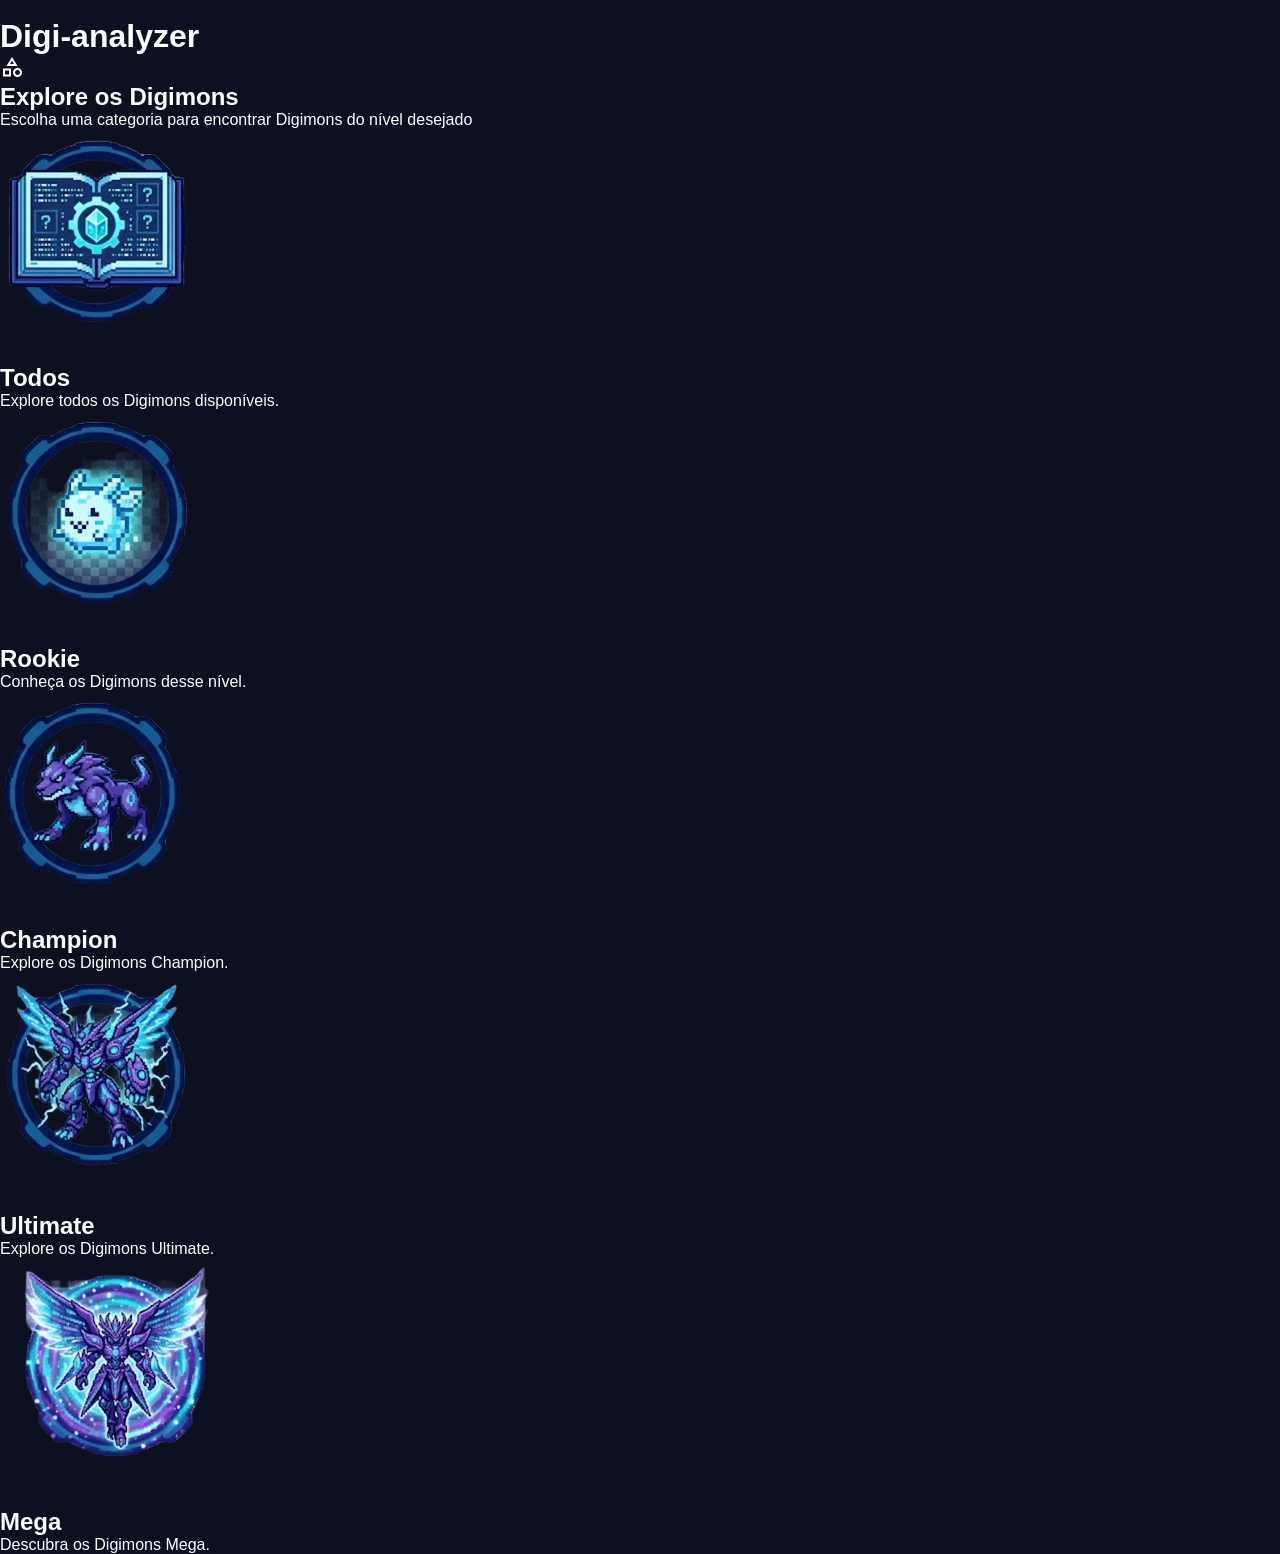
==== src/categorias.html @ fe098d4d "fazendo a busca funcionar e começando a adicionar o html de categorias" ====
<!DOCTYPE html>
<html lang="pt-BR">
<head>
    <meta charset="UTF-8">
    <meta name="viewport" content="width=device-width, initial-scale=1.0">
    <link rel="stylesheet" href="https://fonts.googleapis.com/css2?family=Material+Symbols+Outlined">
    <link rel="stylesheet" href="css/index/global.css">
    <link rel="stylesheet" href="css/categorias/categorias.css">
    <link rel="stylesheet" href="css/categorias/responsivo.css">
    <title>Categorias</title>
    <link rel="icon" type="image/png" href="assets/logo_aba_site/logo.png">
</head>
<body>
    <header class="cabecalho-categorias">
        <a href="#index.html" class="material-symbols-outlined"></a>
        <h1>Digi-analyzer</h1>
        <span class="material-symbols-outlined">category</span>
    </header>

    <main class="pagina-categorias">
        <section class="introducao-categorias">
            <h2>Explore os Digimons</h2>
            <p>Escolha uma categoria para encontrar Digimons do nível desejado</p>
        </section>

        <section class="lista-categorias">
            <a href="index.html?nivel=todos" class="card-categoria">
                <img src="./assets/categorias/todos.png" alt="">
                <h2>Todos</h2>
                <p>Explore todos os Digimons disponíveis.</p>
            </a>

            <a href="index.html?nivel=rookie" class="card-categoria">
                <img src="./assets/categorias/rookie.png" alt="">
                <h2>Rookie</h2>
                <p>Conheça os Digimons desse nível.</p>
            </a>

            <a href="index.html?nivel=champion" class="card-categoria">
                <img src="./assets/categorias/champion.png" alt="">
                <h2>Champion</h2>
                <p>Explore os Digimons Champion.</p>
            </a>

            <a href="index.html?nivel=ultimate" class="card-categoria">
                <img src="./assets/categorias/ultimate.png" alt="">
                <h2>Ultimate</h2>
                <p>Explore os Digimons Ultimate.</p>
            </a>

            <a href="index.html?nivel=mega" class="card-categoria">
                <img src="./assets/categorias/mega.png" alt="">
                <h2>Mega</h2>
                <p>Descubra os Digimons Mega.</p>
            </a>
        </section>        
    </main>

    <script src="./js/script.js"></script>
</body>
</html>
---- src/css/index/global.css ----
* {
    margin: 0;
    padding: 0;
    box-sizing: border-box;
    font-family: 'Segoe UI', Tahoma, Geneva, Verdana, sans-serif;
}

:root{
--fundo: #0d1021;
--fundo-secundario: #151a35;
--card: #1c2342;
--card-hover: #252e55;

--primaria: #6c63ff;
--secundaria: #00d9ff;

--texto: #ffffff;
--texto-secundario: #aeb5d6;

--borda: #303960;
}

html{
    scroll-behavior: smooth;
}

body{
    background-color: var(--fundo);
    color: var(--texto);
    min-height: 100vh;
}

a{
    text-decoration: none;
    color: inherit;
}

button, input{
    font-family: inherit;
}

button{
    cursor: pointer;
}

img{
    max-width: 100%;
    display: block;
}
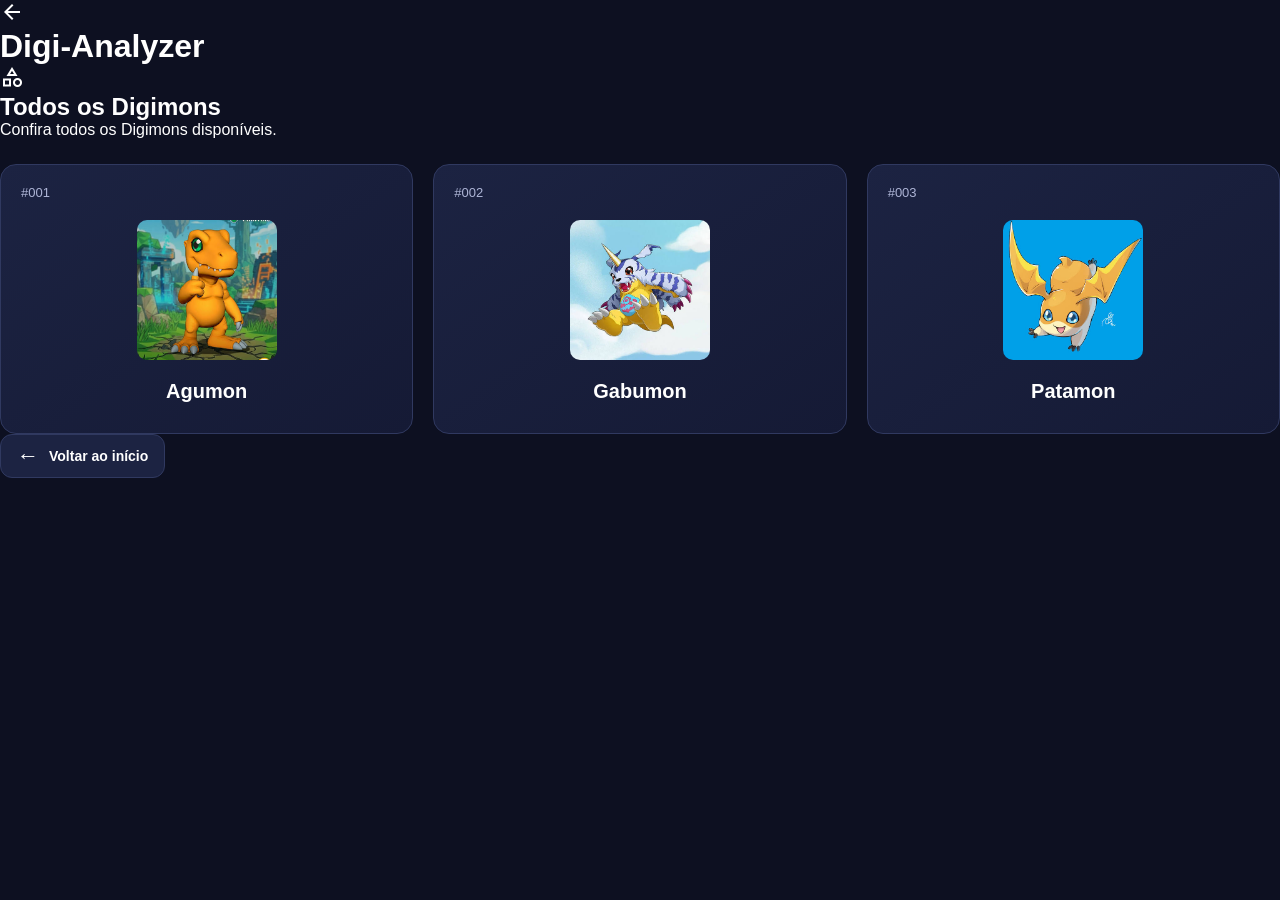
==== commit b46efb07: "finalizando a página de categorias e ajustando o design responsivo" ====
--- a/src/categorias.html
+++ b/src/categorias.html
@@ -1,61 +1,42 @@
-<!DOCTYPE html>
+<!doctype html>
 <html lang="pt-BR">
-<head>
-    <meta charset="UTF-8">
-    <meta name="viewport" content="width=device-width, initial-scale=1.0">
-    <link rel="stylesheet" href="https://fonts.googleapis.com/css2?family=Material+Symbols+Outlined">
-    <link rel="stylesheet" href="css/index/global.css">
-    <link rel="stylesheet" href="css/categorias/categorias.css">
-    <link rel="stylesheet" href="css/categorias/responsivo.css">
+  <head>
+    <meta charset="UTF-8" />
+    <meta name="viewport" content="width=device-width, initial-scale=1.0" />
+    <link rel="stylesheet" href="https://fonts.googleapis.com/css2?family=Material+Symbols+Outlined"/>
+    <link rel="stylesheet" href="css/global.css" />
+    <link rel="stylesheet" href="css/categorias/categorias.css" />
+    <link rel="stylesheet" href="css/categorias/responsivo.css" />
     <title>Categorias</title>
-    <link rel="icon" type="image/png" href="assets/logo_aba_site/logo.png">
-</head>
-<body>
+    <link rel="icon" type="image/png" href="assets/logo_aba_site/logo.png" />
+  </head>
+  <body>
     <header class="cabecalho-categorias">
-        <a href="#index.html" class="material-symbols-outlined"></a>
-        <h1>Digi-analyzer</h1>
-        <span class="material-symbols-outlined">category</span>
+      <a href="index.html" class="material-symbols-outlined" aria-label="Voltar para a página inicial" >arrow_back</a>
+      <h1>Digi-Analyzer</h1>
+      <span class="material-symbols-outlined">category</span>
     </header>
 
     <main class="pagina-categorias">
-        <section class="introducao-categorias">
-            <h2>Explore os Digimons</h2>
-            <p>Escolha uma categoria para encontrar Digimons do nível desejado</p>
-        </section>
+      <section class="introducao-categorias">
+        <h2 id="titulo-categoria">Digimons</h2>
+        <p id="descricao-categoria">Confira os Digimons desta categoria.</p>
+      </section>
 
-        <section class="lista-categorias">
-            <a href="index.html?nivel=todos" class="card-categoria">
-                <img src="./assets/categorias/todos.png" alt="">
-                <h2>Todos</h2>
-                <p>Explore todos os Digimons disponíveis.</p>
-            </a>
+      <section class="lista-categorias" aria-label="Lista de Digimons">
 
-            <a href="index.html?nivel=rookie" class="card-categoria">
-                <img src="./assets/categorias/rookie.png" alt="">
-                <h2>Rookie</h2>
-                <p>Conheça os Digimons desse nível.</p>
-            </a>
+    </section>
 
-            <a href="index.html?nivel=champion" class="card-categoria">
-                <img src="./assets/categorias/champion.png" alt="">
-                <h2>Champion</h2>
-                <p>Explore os Digimons Champion.</p>
-            </a>
+      <p id="mensagem-vazia" style="display: none">
+        Nenhum Digimon encontrado nesta categoria.
+      </p>
 
-            <a href="index.html?nivel=ultimate" class="card-categoria">
-                <img src="./assets/categorias/ultimate.png" alt="">
-                <h2>Ultimate</h2>
-                <p>Explore os Digimons Ultimate.</p>
-            </a>
-
-            <a href="index.html?nivel=mega" class="card-categoria">
-                <img src="./assets/categorias/mega.png" alt="">
-                <h2>Mega</h2>
-                <p>Descubra os Digimons Mega.</p>
-            </a>
-        </section>        
+      <a href="index.html" class="botao-voltar">
+        <span aria-hidden="true">←</span>
+        <span>Voltar ao início</span>
+      </a>
     </main>
 
     <script src="./js/script.js"></script>
-</body>
+  </body>
 </html>
--- a/src/css/global.css
+++ b/src/css/global.css
@@ -0,0 +1,49 @@
+* {
+    margin: 0;
+    padding: 0;
+    box-sizing: border-box;
+    font-family: 'Segoe UI', Tahoma, Geneva, Verdana, sans-serif;
+}
+
+:root{
+--fundo: #0d1021;
+--fundo-secundario: #151a35;
+--card: #1c2342;
+--card-hover: #252e55;
+
+--primaria: #6c63ff;
+--secundaria: #00d9ff;
+
+--texto: #ffffff;
+--texto-secundario: #aeb5d6;
+
+--borda: #303960;
+}
+
+html{
+    scroll-behavior: smooth;
+}
+
+body{
+    background-color: var(--fundo);
+    color: var(--texto);
+    min-height: 100vh;
+}
+
+a{
+    text-decoration: none;
+    color: inherit;
+}
+
+button, input{
+    font-family: inherit;
+}
+
+button{
+    cursor: pointer;
+}
+
+img{
+    max-width: 100%;
+    display: block;
+}
--- a/src/css/categorias/categorias.css
+++ b/src/css/categorias/categorias.css
@@ -0,0 +1,101 @@
+.lista-categorias {
+    display: grid;
+    grid-template-columns: repeat(3, minmax(0, 1fr));
+    gap: 20px;
+    margin-top: 25px;
+}
+
+.lista-categorias .card-digimon {
+    width: 100%;
+    min-width: 0;
+    min-height: 260px;
+    padding: 20px;
+    display: flex;
+    flex-direction: column;
+    align-items: center;
+    justify-content: center;
+    position: relative;
+    overflow: hidden;
+    background: linear-gradient(145deg, var(--card), var(--fundo-secundario));
+    border: 1px solid var(--borda);
+    border-radius: 16px;
+    color: var(--texto);
+    text-align: center;
+    text-decoration: none;
+    transition: transform 0.2s, border-color 0.2s;
+    box-sizing: border-box;
+}
+
+.lista-categorias .card-digimon:hover {
+    transform: translateY(-5px);
+    border-color: var(--primaria);
+}
+
+.lista-categorias .card-digimon .id-digimon {
+    align-self: flex-start;
+    margin-bottom: 10px;
+    color: var(--texto-secundario);
+    font-size: 13px;
+}
+
+.lista-categorias .card-digimon img {
+    display: block;
+    width: 140px;
+    height: 140px;
+    margin: 10px auto;
+    object-fit: contain;
+    border-radius: 10px;
+}
+
+.lista-categorias .card-digimon .nome-digimon {
+    margin: 10px 0;
+    font-size: 20px;
+    font-weight: 700;
+    text-align: center;
+}
+
+.lista-categorias .card-digimon .atributo {
+    width: 100%;
+    padding: 7px 10px;
+    background-color: var(--fundo);
+    border: 1px solid var(--borda);
+    border-radius: 8px;
+    color: var(--texto-secundario);
+    font-size: 13px;
+    text-align: center;
+    box-sizing: border-box;
+}
+
+.botao-voltar {
+    display: inline-flex;
+    align-items: center;
+    justify-content: center;
+    gap: 10px;
+    padding: 10px 16px;
+    margin-bottom: 25px;
+    background-color: var(--card);
+    border: 1px solid var(--borda);
+    border-radius: 12px;
+    color: var(--texto);
+    font-size: 14px;
+    font-weight: 600;
+    text-decoration: none;
+    transition: background-color 0.2s, border-color 0.2s, color 0.2s, transform 0.2s;
+}
+
+.botao-voltar span:first-child {
+    font-size: 22px;
+    line-height: 1;
+}
+
+.botao-voltar:hover {
+    background-color: var(--card-hover);
+    border-color: var(--primaria);
+    color: var(--secundaria);
+    transform: translateX(-3px);
+}
+
+.botao-voltar:focus-visible {
+    outline: 2px solid var(--secundaria);
+    outline-offset: 3px;
+}
--- a/src/css/categorias/responsivo.css
+++ b/src/css/categorias/responsivo.css
@@ -0,0 +1,228 @@
+@media (max-width: 900px) {
+    .inicio {
+        width: 90%;
+    }
+
+    .favorite-person {
+        padding: 0 25px;
+    }
+
+    .favorite-person img {
+        width: 170px;
+        height: 130px;
+    }
+
+    .lista-categorias {
+        grid-template-columns: repeat(2, minmax(0, 1fr));
+        gap: 15px;
+    }
+
+    .lista-categorias .card-digimon {
+        min-width: 0;
+        min-height: 240px;
+        padding: 16px;
+    }
+
+    .lista-categorias .card-digimon img {
+        width: 125px;
+        height: 125px;
+    }
+
+    .lista-categorias .card-digimon .nome-digimon {
+        font-size: 19px;
+    }
+
+    .lista-categorias .card-digimon .atributo {
+        font-size: 12px;
+    }
+}
+
+@media (max-width: 600px) {
+    .favorite-person {
+        height: 60px;
+        padding: 0 15px;
+    }
+
+    .favorite-person img {
+        width: 145px;
+        height: 105px;
+        margin-bottom: 8px;
+    }
+
+    .favorite-person-lista {
+        gap: 4px;
+    }
+
+    .favorite-person-lista a {
+        width: 35px;
+        height: 35px;
+    }
+
+    .inicio {
+        width: 92%;
+        padding: 25px 0 110px;
+    }
+
+    #titulo-categoria {
+        font-size: 23px;
+        line-height: 1.3;
+    }
+
+    #descricao-categoria {
+        font-size: 14px;
+        line-height: 1.5;
+    }
+
+    .lista-categorias {
+        grid-template-columns: repeat(2, minmax(0, 1fr));
+        gap: 12px;
+        margin-top: 20px;
+    }
+
+    .lista-categorias .card-digimon {
+        min-height: 215px;
+        padding: 12px;
+        border-radius: 12px;
+    }
+
+    .lista-categorias .card-digimon .id-digimon {
+        align-self: flex-start;
+        margin-bottom: 5px;
+        font-size: 11px;
+    }
+
+    .lista-categorias .card-digimon img {
+        width: 100px;
+        height: 100px;
+        margin: 8px auto;
+    }
+
+    .lista-categorias .card-digimon .nome-digimon {
+        margin: 8px 0;
+        font-size: 16px;
+        overflow-wrap: anywhere;
+    }
+
+    .lista-categorias .card-digimon .atributo {
+        padding: 6px;
+        font-size: 11px;
+        overflow-wrap: anywhere;
+    }
+
+    #mensagem-vazia {
+        font-size: 14px;
+        line-height: 1.5;
+    }
+
+    .navegacao {
+        bottom: 8px;
+        width: 94%;
+        padding: 7px;
+    }
+
+    .navegacao-lista {
+        gap: 4px;
+    }
+
+    .navegacao-lista li {
+        font-size: 9px;
+    }
+
+    .navegacao-lista a {
+        width: 35px;
+        height: 30px;
+    }
+
+    .botao-voltar {
+        padding: 9px 12px;
+        margin-bottom: 20px;
+        font-size: 13px;
+    }
+}
+
+@media (max-width: 400px) {
+    .favorite-person {
+        padding: 0 10px;
+    }
+
+    .favorite-person img {
+        width: 125px;
+        height: 90px;
+    }
+
+    .favorite-person-lista {
+        gap: 2px;
+    }
+
+    .favorite-person-lista a {
+        width: 32px;
+        height: 32px;
+    }
+
+    .inicio {
+        width: 94%;
+    }
+
+    #titulo-categoria {
+        font-size: 21px;
+    }
+
+    #descricao-categoria {
+        font-size: 13px;
+    }
+
+    .lista-categorias {
+        gap: 10px;
+    }
+
+    .lista-categorias .card-digimon {
+        min-height: 195px;
+        padding: 9px;
+    }
+
+    .lista-categorias .card-digimon img {
+        width: 85px;
+        height: 85px;
+    }
+
+    .lista-categorias .card-digimon .nome-digimon {
+        font-size: 14px;
+    }
+
+    .lista-categorias .card-digimon .atributo {
+        font-size: 10px;
+        padding: 5px;
+    }
+
+    .navegacao {
+        width: 96%;
+    }
+
+    .navegacao-lista li {
+        font-size: 8px;
+    }
+
+    .navegacao-lista a {
+        width: 30px;
+        height: 28px;
+    }
+}
+
+@media (max-width: 320px) {
+    .lista-categorias {
+        grid-template-columns: 1fr;
+    }
+
+    .lista-categorias .card-digimon {
+        min-height: 200px;
+    }
+
+    .lista-categorias .card-digimon img {
+        width: 110px;
+        height: 110px;
+    }
+
+    .lista-categorias .card-digimon .nome-digimon {
+        font-size: 16px;
+    }
+}
